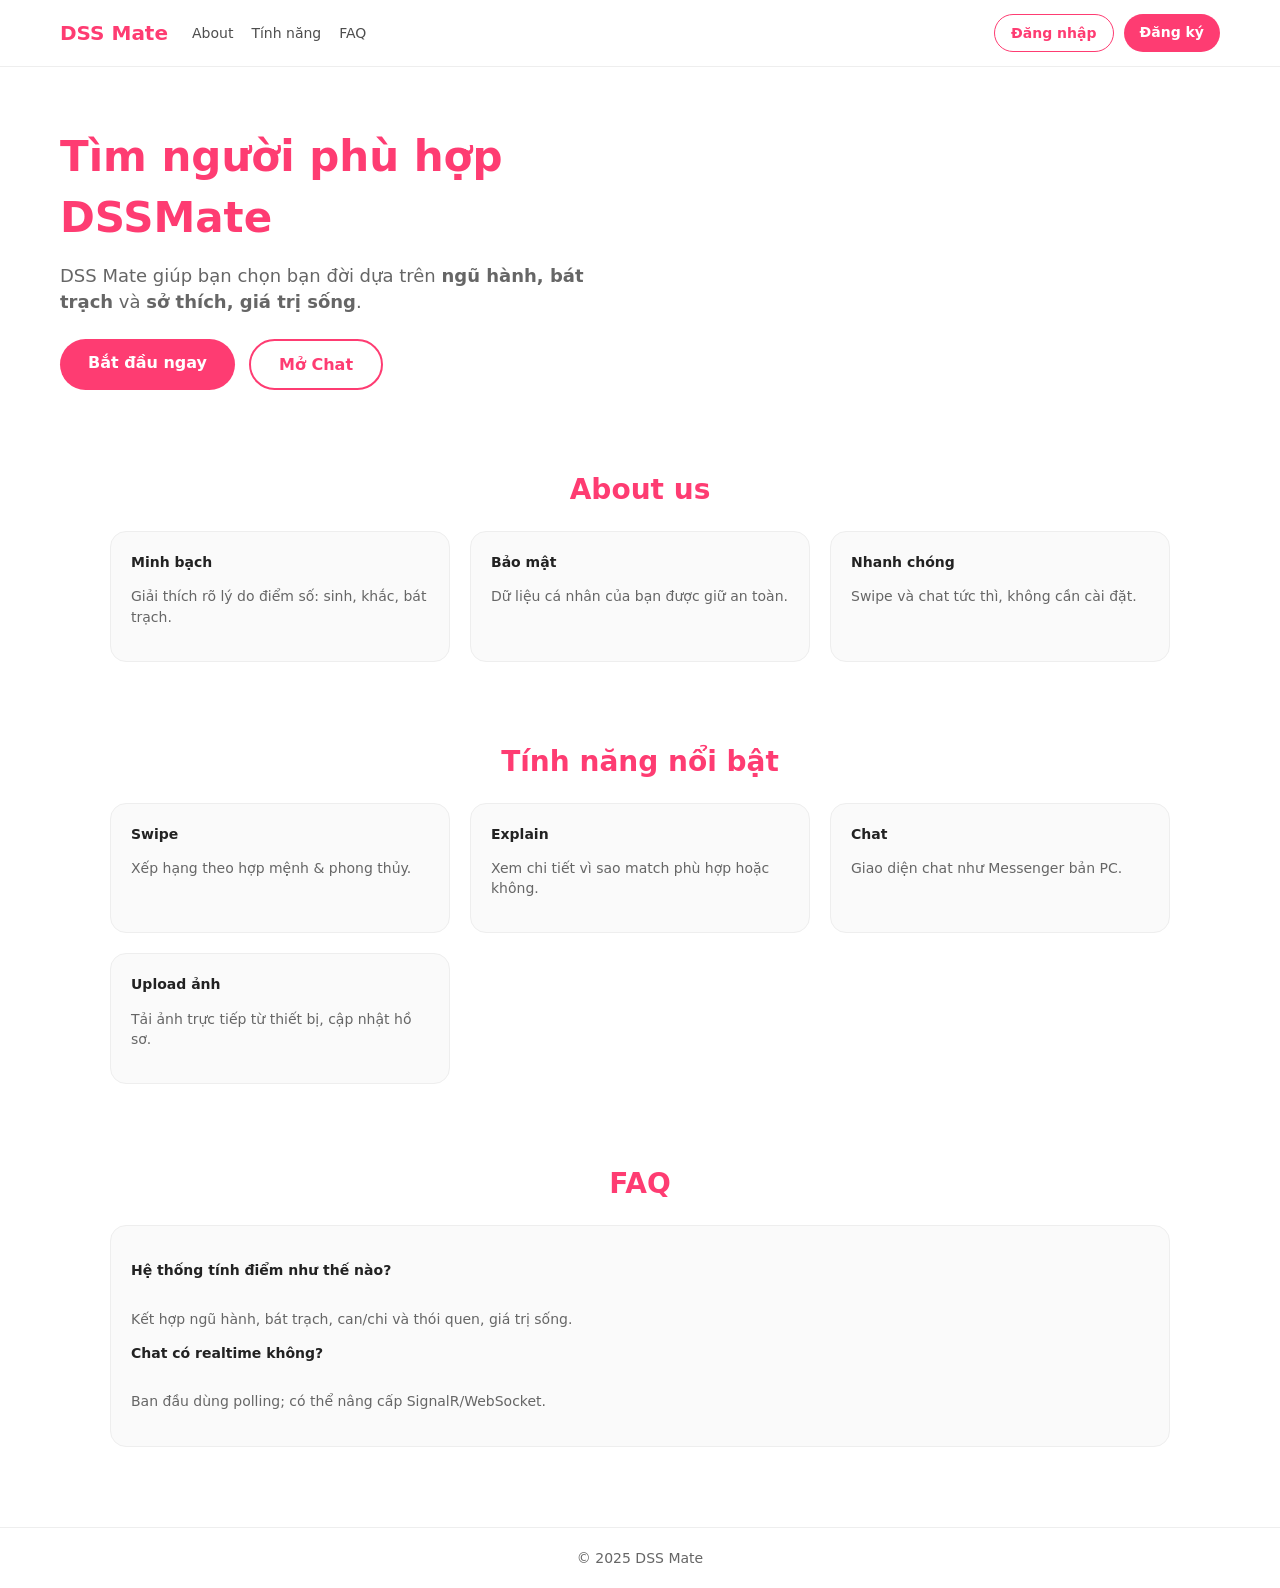
==== frontend/index.html @ 5f297b78 "Initial commit" ====
<!doctype html>
<html lang="vi">
<head>
  <meta charset="utf-8" />
  <meta name="viewport" content="width=device-width,initial-scale=1" />
  <title>DSS Mate – Trang chủ</title>
  <link rel="stylesheet" href="assets/style.css" />
  <style>
    :root{
      --tinder:#fe3c72;   /* màu chính kiểu Tinder */
      --bg:#fff;
      --text:#222;
      --muted:#666;
    }
    body{margin:0;font-family:system-ui,Segoe UI,Roboto;background:var(--bg);color:var(--text);}
    /* ===== nav ===== */
    .nav{position:sticky;top:0;z-index:50;background:var(--bg);border-bottom:1px solid #eee}
    .nav .wrap{max-width:1200px;margin:0 auto;display:flex;align-items:center;gap:24px;padding:14px 20px}
    .nav .brand{font-weight:800;font-size:20px;color:var(--tinder)}
    .nav .menu{display:flex;gap:18px;flex:1}
    .nav .menu a{color:var(--text);opacity:.8;font-weight:500}
    .nav .menu a:hover{opacity:1}
    .nav .auth{display:flex;gap:10px}
    .nav .auth a{padding:8px 16px;border-radius:20px;font-weight:600}
    .nav .auth .login{color:var(--tinder);border:1px solid var(--tinder)}
    .nav .auth .signup{background:var(--tinder);color:#fff}
    /* ===== hero ===== */
    .hero{max-width:1200px;margin:60px auto;padding:0 20px;display:grid;grid-template-columns:1fr 1fr;gap:40px;align-items:center}
    .hero h1{font-size:42px;margin:0 0 14px;color:var(--tinder)}
    .hero p{font-size:18px;color:var(--muted);margin:0 0 24px}
    .hero .actions{display:flex;gap:14px}
    .hero .actions a{padding:12px 28px;border-radius:30px;font-size:16px;font-weight:600;text-decoration:none}
    .hero .actions .primary{background:var(--tinder);color:#fff}
    .hero .actions .ghost{border:2px solid var(--tinder);color:var(--tinder)}
    .hero img{max-width:100%;border-radius:20px;box-shadow:0 8px 20px rgba(0,0,0,0.08)}
    /* ===== sections ===== */
    .section{max-width:1100px;margin:80px auto;padding:0 20px;text-align:center}
    .section h2{font-size:28px;margin-bottom:20px;color:var(--tinder)}
    .cards{display:grid;grid-template-columns:repeat(auto-fill,minmax(260px,1fr));gap:20px}
    .card{background:#fafafa;padding:20px;border-radius:16px;border:1px solid #eee;text-align:left}
    .card b{display:block;margin-bottom:8px}
    /* ===== footer ===== */
    footer{border-top:1px solid #eee;padding:20px;text-align:center;color:var(--muted);font-size:14px}
    @media(max-width:900px){ .hero{grid-template-columns:1fr;text-align:center} .hero img{margin-top:20px} }
  </style>
</head>
<body>

  <!-- NAV -->
  <header class="nav">
    <div class="wrap">
      <div class="brand">DSS Mate</div>
      <nav class="menu">
        <a href="#about">About</a>
        <a href="#features">Tính năng</a>
        <a href="#faq">FAQ</a>
      </nav>
      <div class="auth">
        <a class="login" href="auth.html">Đăng nhập</a>
        <a class="signup" href="auth.html">Đăng ký</a>
      </div>
    </div>
  </header>

  <!-- HERO -->
  <section class="hero">
    <div>
      <h1>Tìm người phù hợp<br>DSSMate</h1>
      <p>DSS Mate giúp bạn chọn bạn đời dựa trên <b>ngũ hành, bát trạch</b> và <b>sở thích, giá trị sống</b>.</p>
      <div class="actions">
        <a class="primary" href="auth.html">Bắt đầu ngay</a>
        <a class="ghost" href="chat.html">Mở Chat</a>
      </div>
    </div>
    <div>
      <img src="./assets/hero_demo.png" alt="demo giao diện" onerror="this.style.display='none'">
    </div>
  </section>

  <!-- ABOUT -->
  <section id="about" class="section">
    <h2>About us</h2>
    <div class="cards">
      <div class="card"><b>Minh bạch</b><p class="muted">Giải thích rõ lý do điểm số: sinh, khắc, bát trạch.</p></div>
      <div class="card"><b>Bảo mật</b><p class="muted">Dữ liệu cá nhân của bạn được giữ an toàn.</p></div>
      <div class="card"><b>Nhanh chóng</b><p class="muted">Swipe và chat tức thì, không cần cài đặt.</p></div>
    </div>
  </section>

  <!-- FEATURES -->
  <section id="features" class="section">
    <h2>Tính năng nổi bật</h2>
    <div class="cards">
      <div class="card"><b>Swipe</b><p class="muted">Xếp hạng theo hợp mệnh & phong thủy.</p></div>
      <div class="card"><b>Explain</b><p class="muted">Xem chi tiết vì sao match phù hợp hoặc không.</p></div>
      <div class="card"><b>Chat</b><p class="muted">Giao diện chat như Messenger bản PC.</p></div>
      <div class="card"><b>Upload ảnh</b><p class="muted">Tải ảnh trực tiếp từ thiết bị, cập nhật hồ sơ.</p></div>
    </div>
  </section>

  <!-- FAQ -->
  <section id="faq" class="section">
    <h2>FAQ</h2>
    <div class="card">
      <p><b>Hệ thống tính điểm như thế nào?</b><br><span class="muted">Kết hợp ngũ hành, bát trạch, can/chi và thói quen, giá trị sống.</span></p>
      <p><b>Chat có realtime không?</b><br><span class="muted">Ban đầu dùng polling; có thể nâng cấp SignalR/WebSocket.</span></p>
    </div>
  </section>

  <footer>© 2025 DSS Mate</footer>

</body>
</html>
---- frontend/assets/style.css ----
/* ===== base ===== */
:root{
  --bg:#0b0d12; --surface:#12161f; --text:#e6edf3; --muted:#8b94a7;
  --border:#1f2633; --accent:#6aa1ff; --ok:#62d394; --danger:#ff6a6a;
}

*{box-sizing:border-box}
html,body{height:100%}
body{margin:0;background:var(--bg);color:var(--text);font:14px/1.45 system-ui,Segoe UI,Roboto,Arial}

/* links + controls */
a{color:var(--accent);text-decoration:none}
button,input,select,textarea{
  background:#0f1320;border:1px solid var(--border);color:var(--text);
  padding:10px;border-radius:10px;font:inherit
}
button{cursor:pointer}
button.primary{background:var(--accent);border:none;color:#0e1117;font-weight:600}
button.ghost{background:transparent;border:1px solid var(--border)}
button.link{background:transparent;border:none;color:var(--muted);text-decoration:underline}
input::placeholder, textarea::placeholder{color:#6b7280}
img{max-width:100%;display:block;border-radius:12px}
.muted{color:var(--muted)}
.hidden{display:none !important}

/* layout helpers */
.container{max-width:1000px;margin:20px auto;padding:0 16px}
.card{background:var(--surface);border:1px solid var(--border);border-radius:16px;padding:18px}
.grid{display:grid;grid-template-columns:1fr 1fr;gap:12px}
.grid .col2{grid-column:span 2}
.row{display:flex;gap:10px;align-items:center}
.row.center{justify-content:center}
.row.end{justify-content:flex-end}

/* topbar */
.topbar{display:flex;align-items:center;padding:10px 16px;border-bottom:1px solid var(--border);background:#0f1320;position:sticky;top:0;z-index:50}
.topbar .brand{font-weight:700}
.topbar .spacer{flex:1}
.me{color:var(--muted)}

/* tabs */
.tabs{display:flex;gap:8px;margin:16px 0}
.tabs button{padding:10px 14px;border-radius:999px;border:1px solid var(--border);background:#0f1320;color:var(--muted)}
.tabs button.active{background:var(--accent);color:#0e1117;border:none}
.tab{display:none}
.tab.active{display:block}

/* forms */
.form{display:grid;gap:12px}
.form .row{gap:12px}
label{display:block;font-weight:600;margin-bottom:6px}
.input{display:flex;flex-direction:column;gap:6px}
.help{font-size:12px;color:var(--muted)}

/* toast (simple) */
.toast{position:fixed;right:16px;bottom:16px;background:#0f1320;border:1px solid var(--border);padding:10px 14px;border-radius:12px}
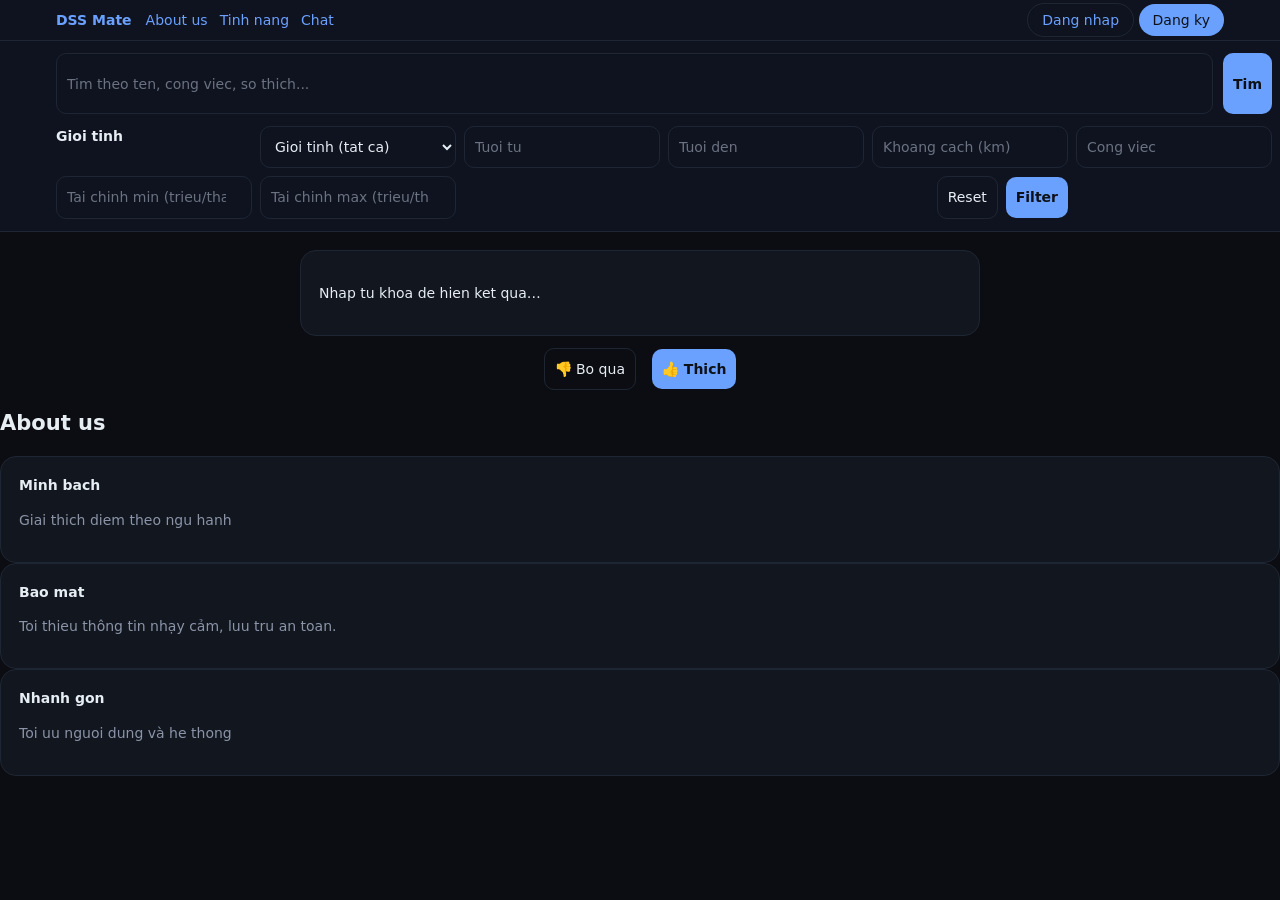
==== commit 57ac1c53: "Update code" ====
--- a/frontend/index.html
+++ b/frontend/index.html
@@ -6,108 +6,224 @@
   <title>DSS Mate – Trang chủ</title>
   <link rel="stylesheet" href="assets/style.css" />
   <style>
-    :root{
-      --tinder:#fe3c72;   /* màu chính kiểu Tinder */
-      --bg:#fff;
-      --text:#222;
-      --muted:#666;
-    }
-    body{margin:0;font-family:system-ui,Segoe UI,Roboto;background:var(--bg);color:var(--text);}
-    /* ===== nav ===== */
-    .nav{position:sticky;top:0;z-index:50;background:var(--bg);border-bottom:1px solid #eee}
-    .nav .wrap{max-width:1200px;margin:0 auto;display:flex;align-items:center;gap:24px;padding:14px 20px}
-    .nav .brand{font-weight:800;font-size:20px;color:var(--tinder)}
-    .nav .menu{display:flex;gap:18px;flex:1}
-    .nav .menu a{color:var(--text);opacity:.8;font-weight:500}
-    .nav .menu a:hover{opacity:1}
-    .nav .auth{display:flex;gap:10px}
-    .nav .auth a{padding:8px 16px;border-radius:20px;font-weight:600}
-    .nav .auth .login{color:var(--tinder);border:1px solid var(--tinder)}
-    .nav .auth .signup{background:var(--tinder);color:#fff}
-    /* ===== hero ===== */
-    .hero{max-width:1200px;margin:60px auto;padding:0 20px;display:grid;grid-template-columns:1fr 1fr;gap:40px;align-items:center}
-    .hero h1{font-size:42px;margin:0 0 14px;color:var(--tinder)}
-    .hero p{font-size:18px;color:var(--muted);margin:0 0 24px}
-    .hero .actions{display:flex;gap:14px}
-    .hero .actions a{padding:12px 28px;border-radius:30px;font-size:16px;font-weight:600;text-decoration:none}
-    .hero .actions .primary{background:var(--tinder);color:#fff}
-    .hero .actions .ghost{border:2px solid var(--tinder);color:var(--tinder)}
-    .hero img{max-width:100%;border-radius:20px;box-shadow:0 8px 20px rgba(0,0,0,0.08)}
-    /* ===== sections ===== */
-    .section{max-width:1100px;margin:80px auto;padding:0 20px;text-align:center}
-    .section h2{font-size:28px;margin-bottom:20px;color:var(--tinder)}
-    .cards{display:grid;grid-template-columns:repeat(auto-fill,minmax(260px,1fr));gap:20px}
-    .card{background:#fafafa;padding:20px;border-radius:16px;border:1px solid #eee;text-align:left}
-    .card b{display:block;margin-bottom:8px}
-    /* ===== footer ===== */
-    footer{border-top:1px solid #eee;padding:20px;text-align:center;color:var(--muted);font-size:14px}
-    @media(max-width:900px){ .hero{grid-template-columns:1fr;text-align:center} .hero img{margin-top:20px} }
+    /* ===== menu + search/filter ===== */
+    .nav{position:sticky;top:0;z-index:50;background:#0f1320;border-bottom:1px solid var(--border)}
+    .nav .wrap{max-width:1200px;margin:0 auto;display:flex;align-items:center;gap:14px;padding:10px 16px}
+    .nav .brand{font-weight:800}
+    .nav .menu{display:flex;gap:12px}
+    .nav .spacer{flex:1}
+    .nav .auth a{padding:8px 14px;border-radius:999px;border:1px solid var(--border)}
+    .nav .auth .primary{background:var(--accent);border:none;color:#0e1117}
+
+    .searchbar{background:#0f1320;border-bottom:1px solid var(--border)}
+    .searchbar .wrap{max-width:1200px;margin:0 auto;padding:12px 16px;display:grid;grid-template-columns:2fr 1fr;gap:12px}
+    .searchbar .q{display:flex;gap:10px}
+    .searchbar .q input{flex:1}
+    .filters{display:grid;grid-template-columns:repeat(6,1fr);gap:8px}
+    .filters .col2{grid-column:span 2}
+    .filters .col3{grid-column:span 3}
+    .filters .actions{display:flex;gap:8px;align-items:center;justify-content:flex-end}
+
+    /* ===== swipe deck ===== */
+    .deck{max-width:900px;margin:18px auto;padding:0 16px}
+    .deck .row.actions{justify-content:center;gap:16px;margin-top:12px}
+    .card.candidate{max-width:680px;margin:0 auto}
+    .candidate .hero{position:relative}
+    .candidate .hero img{width:100%;height:420px;object-fit:cover}
+    .candidate .meta{display:flex;justify-content:space-between;align-items:center;margin-top:10px}
+    .candidate .meta .title{font-weight:700;font-size:18px}
+    .candidate .badges{display:flex;gap:8px;flex-wrap:wrap}
+    .chip{border:1px solid var(--border);padding:4px 8px;border-radius:999px;color:var(--muted);font-size:12px}
   </style>
 </head>
 <body>
 
-  <!-- NAV -->
+  <!-- MENU -->
   <header class="nav">
     <div class="wrap">
-      <div class="brand">DSS Mate</div>
+      <a class="brand" href="index.html">DSS Mate</a>
       <nav class="menu">
-        <a href="#about">About</a>
-        <a href="#features">Tính năng</a>
-        <a href="#faq">FAQ</a>
+        <a href="#about">About us</a>
+        <a href="#features">Tinh nang</a>
+        <a href="chat.html">Chat</a>
       </nav>
+      <div class="spacer"></div>
       <div class="auth">
-        <a class="login" href="auth.html">Đăng nhập</a>
-        <a class="signup" href="auth.html">Đăng ký</a>
+        <a href="auth.html">Dang nhap</a>
+        <a class="primary" href="auth.html">Dang ky</a>
       </div>
     </div>
   </header>
 
-  <!-- HERO -->
-  <section class="hero">
-    <div>
-      <h1>Tìm người phù hợp<br>DSSMate</h1>
-      <p>DSS Mate giúp bạn chọn bạn đời dựa trên <b>ngũ hành, bát trạch</b> và <b>sở thích, giá trị sống</b>.</p>
-      <div class="actions">
-        <a class="primary" href="auth.html">Bắt đầu ngay</a>
-        <a class="ghost" href="chat.html">Mở Chat</a>
+  <!-- SEARCH + FILTER -->
+  <section class="searchbar">
+    <div class="wrap">
+      <!-- dòng 1: ô tìm kiếm nhanh -->
+      <div class="q">
+        <input id="q" placeholder="Tim theo ten, cong viec, so thich..." />
+        <button id="btnSearch" class="primary">Tim</button>
       </div>
-    </div>
-    <div>
-      <img src="./assets/hero_demo.png" alt="demo giao diện" onerror="this.style.display='none'">
+      <!-- dòng 1 cột phải để trống hoặc chỗ hiển thị tổng -->
+      <div class="row end" id="resultCount">0 ket qua</div>
+
+      <!-- dòng 2: filter chi tiết -->
+      <div class="filters col3">
+        <label for="fGender" class="visually-hidden">Gioi tinh</label>
+        <select id="fGender" title="Gioi tinh">
+          <option value="">Gioi tinh (tat ca)</option>
+          <option value="male">Nam</option>
+          <option value="female">Nu</option>
+          <option value="other">Khac</option>
+        </select>
+        <input id="fAgeMin" type="number" placeholder="Tuoi tu" />
+        <input id="fAgeMax" type="number" placeholder="Tuoi den" />
+        <input id="fDistance" type="number" placeholder="Khoang cach (km)" />
+        </select>
+        <input id="fJob" placeholder="Cong viec" />
+        <input id="fFinanceMin" type="number" placeholder="Tai chinh min (trieu/thang)" />
+        <input id="fFinanceMax" type="number" placeholder="Tai chinh max (trieu/thang)" />
+        <div class="actions col3">
+          <button id="btnReset" class="ghost">Reset</button>
+          <button id="btnApply" class="primary">Filter</button>
+        </div>
+      </div>
     </div>
   </section>
 
-  <!-- ABOUT -->
+  <!-- SWIPE DECK -->
+  <section class="deck">
+    <div id="card" class="card candidate empty">
+      <p>Nhap tu khoa de hien ket qua…</p>
+    </div>
+    <div class="row actions">
+      <button id="btnSkip" class="ghost">👎 Bo qua</button>
+      <button id="btnLike" class="primary">👍 Thich</button>
+    </div>
+  </section>
+
+  <!-- (tuy chon) ABOUT/FEATURES giong truoc -->
   <section id="about" class="section">
     <h2>About us</h2>
     <div class="cards">
-      <div class="card"><b>Minh bạch</b><p class="muted">Giải thích rõ lý do điểm số: sinh, khắc, bát trạch.</p></div>
-      <div class="card"><b>Bảo mật</b><p class="muted">Dữ liệu cá nhân của bạn được giữ an toàn.</p></div>
-      <div class="card"><b>Nhanh chóng</b><p class="muted">Swipe và chat tức thì, không cần cài đặt.</p></div>
+      <div class="card"><b>Minh bach</b><p class="muted">Giai thich diem theo ngu hanh</p></div>
+      <div class="card"><b>Bao mat</b><p class="muted">Toi thieu thông tin nhạy cảm, luu tru an toan.</p></div>
+      <div class="card"><b>Nhanh gon</b><p class="muted">Toi uu nguoi dung và he thong</p></div>
     </div>
   </section>
 
-  <!-- FEATURES -->
-  <section id="features" class="section">
-    <h2>Tính năng nổi bật</h2>
-    <div class="cards">
-      <div class="card"><b>Swipe</b><p class="muted">Xếp hạng theo hợp mệnh & phong thủy.</p></div>
-      <div class="card"><b>Explain</b><p class="muted">Xem chi tiết vì sao match phù hợp hoặc không.</p></div>
-      <div class="card"><b>Chat</b><p class="muted">Giao diện chat như Messenger bản PC.</p></div>
-      <div class="card"><b>Upload ảnh</b><p class="muted">Tải ảnh trực tiếp từ thiết bị, cập nhật hồ sơ.</p></div>
-    </div>
-  </section>
-
-  <!-- FAQ -->
-  <section id="faq" class="section">
-    <h2>FAQ</h2>
-    <div class="card">
-      <p><b>Hệ thống tính điểm như thế nào?</b><br><span class="muted">Kết hợp ngũ hành, bát trạch, can/chi và thói quen, giá trị sống.</span></p>
-      <p><b>Chat có realtime không?</b><br><span class="muted">Ban đầu dùng polling; có thể nâng cấp SignalR/WebSocket.</span></p>
-    </div>
-  </section>
-
-  <footer>© 2025 DSS Mate</footer>
-
+  <script src="assets/app.js"></script>
+  <script>
+    // ====== STATE ======
+    const me = (storage && storage.getUser && storage.getUser()) || null; // co the chua dang nhap
+    let candidates = []; let idx = 0; let current = null;
+
+    // ====== EVENTS ======
+    document.getElementById('btnSearch').onclick = () => loadCandidates(true);
+    document.getElementById('btnApply').onclick  = () => loadCandidates(true);
+    document.getElementById('btnReset').onclick  = () => { resetFilters(); loadCandidates(true); };
+
+    document.getElementById('btnLike').onclick   = () => swipe(1);
+    document.getElementById('btnSkip').onclick   = () => swipe(-1);
+
+    // enter = search
+    document.getElementById('q').addEventListener('keydown', e => { if(e.key==='Enter'){ e.preventDefault(); loadCandidates(true);} });
+
+    // ====== FILTER HELPERS ======
+    function readFilters(){
+      return {
+        q: valueOf('q'),
+        gender: valueOf('fGender'),
+        ageMin: intOf('fAgeMin'),
+        ageMax: intOf('fAgeMax'),
+        distanceKm: intOf('fDistance'),
+        element: valueOf('fElement'),
+        cungPhi: valueOf('fCungPhi'),
+        job: valueOf('fJob'),
+        financeMin: intOf('fFinanceMin'),
+        financeMax: intOf('fFinanceMax')
+      };
+    }
+    function valueOf(id){ const v=document.getElementById(id).value.trim(); return v || null; }
+    function intOf(id){ const v=document.getElementById(id).value.trim(); return v? Number(v) : null; }
+    function resetFilters(){ ['q','fGender','fAgeMin','fAgeMax','fDistance','fElement','fCungPhi','fJob','fFinanceMin','fFinanceMax'].forEach(id=>document.getElementById(id).value=''); }
+
+    // ====== LOAD CANDIDATES ======
+    async function loadCandidates(reset=false){
+      if(reset){ candidates=[]; idx=0; current=null; }
+      const filters = readFilters();
+
+      try{
+        // uu tien goi endpoint tim kiem (de de dang loc)
+        const list = await api.searchCandidates(filters);  // see app.js additions
+        candidates = list || [];
+        document.getElementById('resultCount').textContent = `${candidates.length} ket qua`;
+        idx = 0; renderCard();
+      }catch(e){
+        notify(e.message || 'Khong tai duoc danh sach');
+      }
+    }
+
+    // ====== RENDER CARD ======
+    function renderCard(){
+      const el = document.getElementById('card');
+      if(idx >= candidates.length){
+        el.classList.add('empty');
+        el.innerHTML = `<p>Khong con ket qua.</p>`;
+        current = null;
+        return;
+      }
+      current = candidates[idx];
+      el.classList.remove('empty');
+      el.innerHTML = candidateView(current);
+    }
+
+    function candidateView(c){
+      const avatar = c.avatarUrl || `/uploads/${c.id || c.userId}.jpg`;
+      return `
+        <div class="hero">
+          <img src="${avatar}" onerror="this.src='/uploads/default_1.jpg'" alt="">
+        </div>
+        <div class="meta">
+          <div>
+            <div class="title">${escapeHtml(c.fullName || c.name || 'Ung vien')}</div>
+            <div class="small muted">${ageLabel(c)} · ${escapeHtml(c.occupation || '—')} · ${financeLabel(c)}</div>
+          </div>
+          <div class="badges">
+            ${c.element ? `<span class="chip">${escapeHtml(c.element)}</span>`:''}
+            ${c.cungPhi ? `<span class="chip">${escapeHtml(c.cungPhi)}</span>`:''}
+            ${c.distanceKm ? `<span class="chip">${c.distanceKm} km</span>`:''}
+          </div>
+        </div>
+      `;
+    }
+
+    function ageLabel(c){
+      if(c.age) return `${c.age} tuoi`;
+      if(c.birthday){ const a = calcAge(c.birthday); return `${a} tuoi`; }
+      return '— tuoi';
+    }
+    function financeLabel(c){
+      if(c.finance) return `${c.finance} trieu/thang`;
+      if(c.financeMin||c.financeMax){
+        const lo = c.financeMin ?? '?', hi = c.financeMax ?? '?';
+        return `${lo}–${hi} trieu/thang`;
+      }
+      return '— tai chinh';
+    }
+    function calcAge(dob){ try{ const d=new Date(dob); const t=new Date(); let a=t.getFullYear()-d.getFullYear(); const m=t.getMonth()-d.getMonth(); if(m<0||(m===0 && t.getDate()<d.getDate())) a--; return a; }catch{ return null; } }
+    function escapeHtml(s){ return String(s||'').replace(/[&<>"']/g,c=>({'&':'&amp;','<':'&lt;','>':'&gt;','"':'&quot;',"'":'&#39;'}[c])); }
+
+    // ====== SWIPE ======
+    async function swipe(direction){
+      if(!current){ return; }
+      try{
+        if(me){ await api.swipe(me.userId, current.id || current.userId, direction); }
+        idx += 1; renderCard();
+      }catch(e){ notify(e.message || 'Swipe that bai'); }
+    }
+
+    // ====== FIRST LOAD (optional: auto show some) ======
+    loadCandidates(true);
+  </script>
 </body>
 </html>
